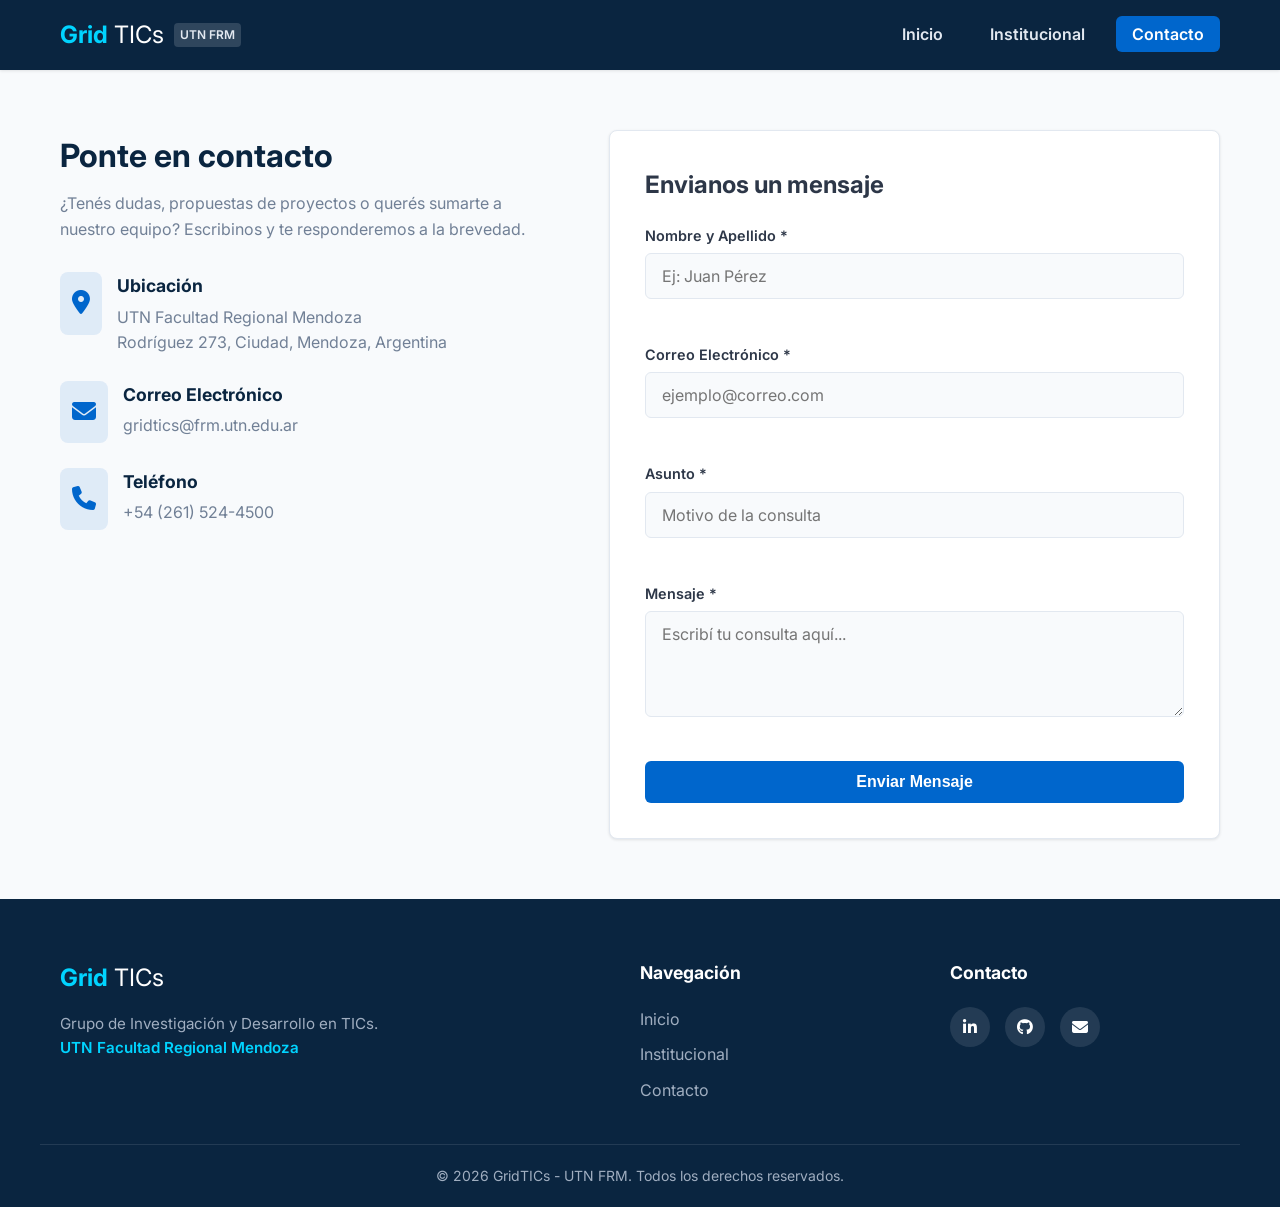
==== contacto.html @ a5b3dcdd "Add files via upload" ====
<!DOCTYPE html>
<html lang="es">
<head>
    <meta charset="UTF-8">
    <meta name="viewport" content="width=device-width, initial-scale=1.0">
    <title>Contacto - GridTICs UTN FRM</title>
    <!-- Google Fonts -->
    <link rel="preconnect" href="https://fonts.googleapis.com">
    <link rel="preconnect" href="https://fonts.gstatic.com" crossorigin>
    <link href="https://fonts.googleapis.com/css2?family=Inter:wght@300;400;600;700&display=swap" rel="stylesheet">
    <link rel="icon" type="image/png" href="imagen/logo.png">
    <!-- FontAwesome -->
    <link rel="stylesheet" href="https://cdnjs.cloudflare.com/ajax/libs/font-awesome/6.4.0/css/all.min.css">
    <!-- Estilos CSS -->
    <link rel="stylesheet" href="styles.css">
</head>
<body>

    <!-- HEADER -->
    <header class="header">
        <div class="container header-container">
            <a href="index.html" class="logo">
                <span class="logo-bold">Grid</span>TICs
                <span class="logo-sub">UTN FRM</span>
            </a>

            <button class="nav-toggle" id="navToggle" aria-label="Abrir menú de navegación">
                <i class="fa-solid fa-bars"></i>
            </button>

            <nav class="nav" id="navMenu">
                <ul class="nav-list">
                    <li><a href="index.html" class="nav-link">Inicio</a></li>
                    <li><a href="institucional.html" class="nav-link">Institucional</a></li>
                    <li><a href="contacto.html" class="nav-link active">Contacto</a></li>
                </ul>
            </nav>
        </div>
    </header>

    <main>
        <section class="section-padding">
            <div class="container">
                <div class="contact-grid">
                    <!-- INFORMACIÓN DE CONTACTO -->
                    <div class="contact-info">
                        <h1 class="section-title" style="text-align: left;">Ponte en contacto</h1>
                        <p class="section-description">¿Tenés dudas, propuestas de proyectos o querés sumarte a nuestro equipo? Escribinos y te responderemos a la brevedad.</p>
                        
                        <div class="info-items">
                            <div class="info-item">
                                <div class="info-icon"><i class="fa-solid fa-location-dot"></i></div>
                                <div>
                                    <h3>Ubicación</h3>
                                    <p>UTN Facultad Regional Mendoza<br>Rodríguez 273, Ciudad, Mendoza, Argentina</p>
                                </div>
                            </div>

                            <div class="info-item">
                                <div class="info-icon"><i class="fa-solid fa-envelope"></i></div>
                                <div>
                                    <h3>Correo Electrónico</h3>
                                    <p>gridtics@frm.utn.edu.ar</p>
                                </div>
                            </div>

                            <div class="info-item">
                                <div class="info-icon"><i class="fa-solid fa-phone"></i></div>
                                <div>
                                    <h3>Teléfono</h3>
                                    <p>+54 (261) 524-4500</p>
                                </div>
                            </div>
                        </div>
                    </div>

                    <!-- FORMULARIO DE CONTACTO -->
                    <div class="card contact-card">
                        <h2>Envianos un mensaje</h2>
                        
                        <div id="formAlert" style="display: none;"></div>

                        <form id="contactForm" class="contact-form" novalidate>
                            <div class="form-group">
                                <label for="nombre">Nombre y Apellido *</label>
                                <input type="text" id="nombre" name="nombre" class="form-control" placeholder="Ej: Juan Pérez">
                                <span class="error-text" id="nombreError"></span>
                            </div>

                            <div class="form-group">
                                <label for="email">Correo Electrónico *</label>
                                <input type="email" id="email" name="email" class="form-control" placeholder="ejemplo@correo.com">
                                <span class="error-text" id="emailError"></span>
                            </div>

                            <div class="form-group">
                                <label for="asunto">Asunto *</label>
                                <input type="text" id="asunto" name="asunto" class="form-control" placeholder="Motivo de la consulta">
                                <span class="error-text" id="asuntoError"></span>
                            </div>

                            <div class="form-group">
                                <label for="mensaje">Mensaje *</label>
                                <textarea id="mensaje" name="mensaje" rows="4" class="form-control" placeholder="Escribí tu consulta aquí..."></textarea>
                                <span class="error-text" id="mensajeError"></span>
                            </div>

                            <button type="submit" class="btn btn-primary btn-block">Enviar Mensaje</button>
                        </form>
                    </div>
                </div>
            </div>
        </section>
    </main>

    <!-- FOOTER -->
    <footer class="footer">
        <div class="container footer-container">
            <div class="footer-brand">
                <a href="index.html" class="logo">
                    <span class="logo-bold">Grid</span>TICs
                </a>
                <p>Grupo de Investigación y Desarrollo en TICs.<br>
                <span class="footer-university">UTN Facultad Regional Mendoza</span></p>
            </div>
            <div class="footer-links">
                <h4>Navegación</h4>
                <ul>
                    <li><a href="index.html">Inicio</a></li>
                    <li><a href="institucional.html">Institucional</a></li>
                    <li><a href="contacto.html">Contacto</a></li>
                </ul>
            </div>
            <div class="footer-social">
                <h4>Contacto</h4>
                <div class="social-icons">
                    <a href="#" aria-label="LinkedIn"><i class="fa-brands fa-linkedin-in"></i></a>
                    <a href="#" aria-label="GitHub"><i class="fa-brands fa-github"></i></a>
                    <a href="mailto:info@gridtics.utn.edu.ar" aria-label="Email"><i class="fa-solid fa-envelope"></i></a>
                </div>
            </div>
        </div>
        <div class="footer-bottom text-center">
            <p>&copy; 2026 GridTICs - UTN FRM. Todos los derechos reservados.</p>
        </div>
    </footer>

    <script src="main.js"></script>
</body>
</html>
---- styles.css ----
/* ==========================================================================
   VARIABLES Y CONFIGURACIÓN GENERAL
   ========================================================================== */
:root {
    --primary-color: #0A2540;      /* Azul marino oscuro institucional */
    --secondary-color: #0066CC;    /* Azul brillante para acentos */
    --accent-color: #00D4FF;       /* Azul cian brillante para resaltados */
    --text-color: #2D3748;         /* Gris oscuro para lectura */
    --text-muted: #718096;        /* Gris medio para textos secundarios */
    --bg-light: #F8FAFC;          /* Gris claro para fondo general */
    --white: #FFFFFF;
    --border-color: #E2E8F0;
    --error-color: #E53E3E;
    --success-color: #38A169;
    --shadow-sm: 0 1px 3px rgba(0, 0, 0, 0.1);
    --shadow-md: 0 4px 6px -1px rgba(0, 0, 0, 0.1);
    --shadow-lg: 0 10px 15px -3px rgba(0, 0, 0, 0.1);
    --transition: all 0.3s ease;
    --font-main: 'Inter', system-ui, -apple-system, sans-serif;
}

* {
    box-sizing: border-box;
    margin: 0;
    padding: 0;
}

body {
    font-family: var(--font-main);
    color: var(--text-color);
    background-color: var(--bg-light);
    line-height: 1.6;
    display: flex;
    flex-direction: column;
    min-height: 100vh;
}

main {
    flex: 1;
}

ul {
    list-style: none;
}

a {
    text-decoration: none;
    color: inherit;
}

/* ==========================================================================
   LAYOUT Y CONTENEDORES
   ========================================================================== */
.container {
    width: 100%;
    max-width: 1200px;
    margin: 0 auto;
    padding: 0 20px;
}

.section-padding {
    padding: 60px 0;
}

.bg-white {
    background-color: var(--white);
}

.text-center {
    text-align: center;
}

.section-header {
    text-align: center;
    margin-bottom: 40px;
}

.section-title {
    font-size: 2rem;
    font-weight: 700;
    color: var(--primary-color);
    margin-bottom: 10px;
}

.section-subtitle {
    font-size: 1.1rem;
    color: var(--text-muted);
}

/* ==========================================================================
   HEADER, LOGO Y NAVEGACIÓN
   ========================================================================== */
.header {
    background-color: var(--primary-color);
    box-shadow: var(--shadow-sm);
    position: sticky;
    top: 0;
    z-index: 1000;
}

.header-container {
    display: flex;
    justify-content: space-between;
    align-items: center;
    height: 70px;
}

/* Estilos del Logo Texto */
.logo {
    font-size: 1.5rem;
    font-weight: 400;
    color: var(--white);
    text-decoration: none;
    display: flex;
    align-items: center;
    gap: 6px;
}

.logo-bold {
    font-weight: 700;
    color: var(--accent-color);
}

.logo-sub {
    font-size: 0.75rem;
    font-weight: 600;
    background-color: rgba(255, 255, 255, 0.15);
    color: #E2E8F0;
    padding: 2px 6px;
    border-radius: 4px;
    margin-left: 4px;
}

.nav-toggle {
    display: none;
    background: none;
    border: none;
    font-size: 1.5rem;
    color: var(--white);
    cursor: pointer;
}

.nav-list {
    display: flex;
    gap: 15px;
}

.nav-link {
    font-weight: 600;
    color: #E2E8F0;
    padding: 8px 16px;
    border-radius: 6px;
    transition: var(--transition);
}

.nav-link:hover {
    color: var(--accent-color);
    background-color: rgba(255, 255, 255, 0.08);
}

.nav-link.active {
    color: var(--white);
    background-color: var(--secondary-color);
}

/* ==========================================================================
   HERO SECTION
   ========================================================================== */
.hero {
    background: linear-gradient(135deg, var(--primary-color) 0%, #1E3A8A 100%);
    color: var(--white);
    padding: 80px 0;
}

.hero-content {
    max-width: 800px;
    margin: 0 auto;
    text-align: center;
}

.badge {
    display: inline-block;
    background-color: rgba(255, 255, 255, 0.15);
    color: var(--accent-color);
    padding: 6px 16px;
    border-radius: 50px;
    font-size: 0.875rem;
    font-weight: 600;
    margin-bottom: 20px;
    letter-spacing: 0.5px;
}

.hero-title {
    font-size: 2.5rem;
    font-weight: 700;
    line-height: 1.2;
    margin-bottom: 20px;
}

.hero-description {
    font-size: 1.2rem;
    color: #E2E8F0;
    margin-bottom: 30px;
}

.hero-actions {
    display: flex;
    gap: 15px;
    justify-content: center;
}

/* ==========================================================================
   BOTONES
   ========================================================================== */
.btn {
    display: inline-block;
    padding: 12px 24px;
    font-size: 1rem;
    font-weight: 600;
    border-radius: 6px;
    border: none;
    cursor: pointer;
    transition: var(--transition);
    text-align: center;
}

.btn-primary {
    background-color: var(--secondary-color);
    color: var(--white);
}

.btn-primary:hover {
    background-color: #0052A3;
    transform: translateY(-2px);
    box-shadow: var(--shadow-md);
}

.btn-outline {
    background-color: transparent;
    color: var(--white);
    border: 2px solid rgba(255, 255, 255, 0.3);
}

.btn-outline:hover {
    background-color: var(--white);
    color: var(--primary-color);
    border-color: var(--white);
}

.btn-block {
    width: 100%;
}

/* ==========================================================================
   TARJETAS Y GRIDS
   ========================================================================== */
.news-grid {
    display: grid;
    grid-template-columns: repeat(auto-fit, minmax(300px, 1fr));
    gap: 30px;
}

.card {
    background-color: var(--white);
    border-radius: 8px;
    border: 1px solid var(--border-color);
    padding: 25px;
    box-shadow: var(--shadow-sm);
    transition: var(--transition);
    display: flex;
    flex-direction: column;
}

.card:hover {
    transform: translateY(-5px);
    box-shadow: var(--shadow-lg);
    border-color: rgba(0, 102, 204, 0.3);
}

.card-header {
    display: flex;
    justify-content: space-between;
    align-items: center;
    margin-bottom: 15px;
}

.card-category {
    font-size: 0.75rem;
    font-weight: 700;
    text-transform: uppercase;
    color: var(--secondary-color);
    background-color: rgba(0, 102, 204, 0.08);
    padding: 4px 10px;
    border-radius: 4px;
}

.card-date {
    font-size: 0.85rem;
    color: var(--text-muted);
}

.card-title {
    font-size: 1.25rem;
    font-weight: 700;
    color: var(--primary-color);
    margin-bottom: 12px;
}

.card-excerpt {
    color: var(--text-muted);
    font-size: 0.95rem;
    flex: 1;
    margin-bottom: 20px;
}

.card-footer {
    border-top: 1px solid var(--border-color);
    padding-top: 15px;
}

.card-link {
    color: var(--secondary-color);
    font-weight: 600;
    display: inline-flex;
    align-items: center;
    gap: 8px;
    transition: var(--transition);
}

.card-link:hover {
    gap: 12px;
}

.card-icon {
    font-size: 2.5rem;
    color: var(--secondary-color);
    margin-bottom: 20px;
}

.icon-style {
    color: var(--secondary-color);
    margin-right: 8px;
}

.member-icon {
    font-size: 3.5rem;
    color: var(--primary-color);
    margin-bottom: 15px;
}

.member-role {
    display: inline-block;
    margin-bottom: 12px;
}

/* ==========================================================================
   PÁGINA DE CONTACTO Y FORMULARIO
   ========================================================================== */
.contact-grid {
    display: grid;
    grid-template-columns: 1fr 1.2fr;
    gap: 40px;
}

.contact-info {
    padding-right: 20px;
}

.section-description {
    color: var(--text-muted);
    margin-bottom: 30px;
}

.info-items {
    display: flex;
    flex-direction: column;
    gap: 25px;
}

.info-item {
    display: flex;
    align-items: flex-start;
    gap: 15px;
}

.info-icon {
    font-size: 1.5rem;
    color: var(--secondary-color);
    background-color: rgba(0, 102, 204, 0.1);
    padding: 12px;
    border-radius: 8px;
}

.info-item h3 {
    font-size: 1.1rem;
    color: var(--primary-color);
    margin-bottom: 4px;
}

.info-item p {
    color: var(--text-muted);
}

.contact-card {
    padding: 35px;
}

.contact-form {
    display: flex;
    flex-direction: column;
    gap: 20px;
    margin-top: 20px;
}

.form-group {
    display: flex;
    flex-direction: column;
    gap: 6px;
}

.form-group label {
    font-size: 0.9rem;
    font-weight: 600;
    color: var(--text-color);
}

.form-control {
    width: 100%;
    padding: 12px 16px;
    font-family: inherit;
    font-size: 1rem;
    border: 1px solid var(--border-color);
    border-radius: 6px;
    transition: var(--transition);
    background-color: var(--bg-light);
}

.form-control:focus {
    outline: none;
    border-color: var(--secondary-color);
    background-color: var(--white);
    box-shadow: 0 0 0 3px rgba(0, 102, 204, 0.15);
}

.error-text {
    font-size: 0.8rem;
    color: var(--error-color);
    min-height: 18px;
}

.alert-message {
    padding: 12px 16px;
    border-radius: 6px;
    font-size: 0.95rem;
    font-weight: 600;
    margin-bottom: 15px;
}

.alert-success {
    background-color: #DEF7EC;
    color: #03543F;
    border: 1px solid #84E1BC;
}

.alert-error {
    background-color: #FDE8E8;
    color: #9B1C1C;
    border: 1px solid #F8B4B4;
}

/* ==========================================================================
   FOOTER
   ========================================================================== */
.footer {
    background-color: var(--primary-color);
    color: var(--white);
    padding-top: 60px;
    margin-top: auto;
}

.footer-container {
    display: grid;
    grid-template-columns: 2fr 1fr 1fr;
    gap: 40px;
    padding-bottom: 40px;
    border-bottom: 1px solid rgba(255, 255, 255, 0.1);
}

.footer-brand p {
    color: #A0AEC0;
    margin-top: 15px;
    font-size: 0.95rem;
}

.footer-university {
    font-weight: 600;
    color: var(--accent-color) !important;
}

.footer-links h4,
.footer-social h4 {
    font-size: 1.1rem;
    margin-bottom: 20px;
    color: var(--white);
}

.footer-links ul {
    display: flex;
    flex-direction: column;
    gap: 10px;
}

.footer-links a {
    color: #A0AEC0;
    transition: var(--transition);
}

.footer-links a:hover {
    color: var(--white);
}

.social-icons {
    display: flex;
    gap: 15px;
}

.social-icons a {
    display: flex;
    align-items: center;
    justify-content: center;
    width: 40px;
    height: 40px;
    background-color: rgba(255, 255, 255, 0.1);
    border-radius: 50%;
    color: var(--white);
    transition: var(--transition);
}

.social-icons a:hover {
    background-color: var(--secondary-color);
    transform: translateY(-3px);
}

.footer-bottom {
    padding: 20px 0;
    text-align: center;
    font-size: 0.875rem;
    color: #A0AEC0;
}

/* ==========================================================================
   RESPONSIVE (MEDIA QUERIES)
   ========================================================================== */
@media (max-width: 992px) {
    .contact-grid {
        grid-template-columns: 1fr;
    }
    
    .contact-info {
        padding-right: 0;
    }

    .footer-container {
        grid-template-columns: 1fr 1fr;
    }
}

@media (max-width: 768px) {
    .nav-toggle {
        display: block;
    }

    .nav {
        display: none;
        position: absolute;
        top: 70px;
        left: 0;
        width: 100%;
        background-color: var(--primary-color);
        box-shadow: var(--shadow-md);
        padding: 20px 0;
    }

    .nav.active {
        display: block;
    }

    .nav-list {
        flex-direction: column;
        align-items: center;
        gap: 15px;
    }

    .hero-title {
        font-size: 1.8rem;
    }

    .footer-container {
        grid-template-columns: 1fr;
        gap: 30px;
    }
}
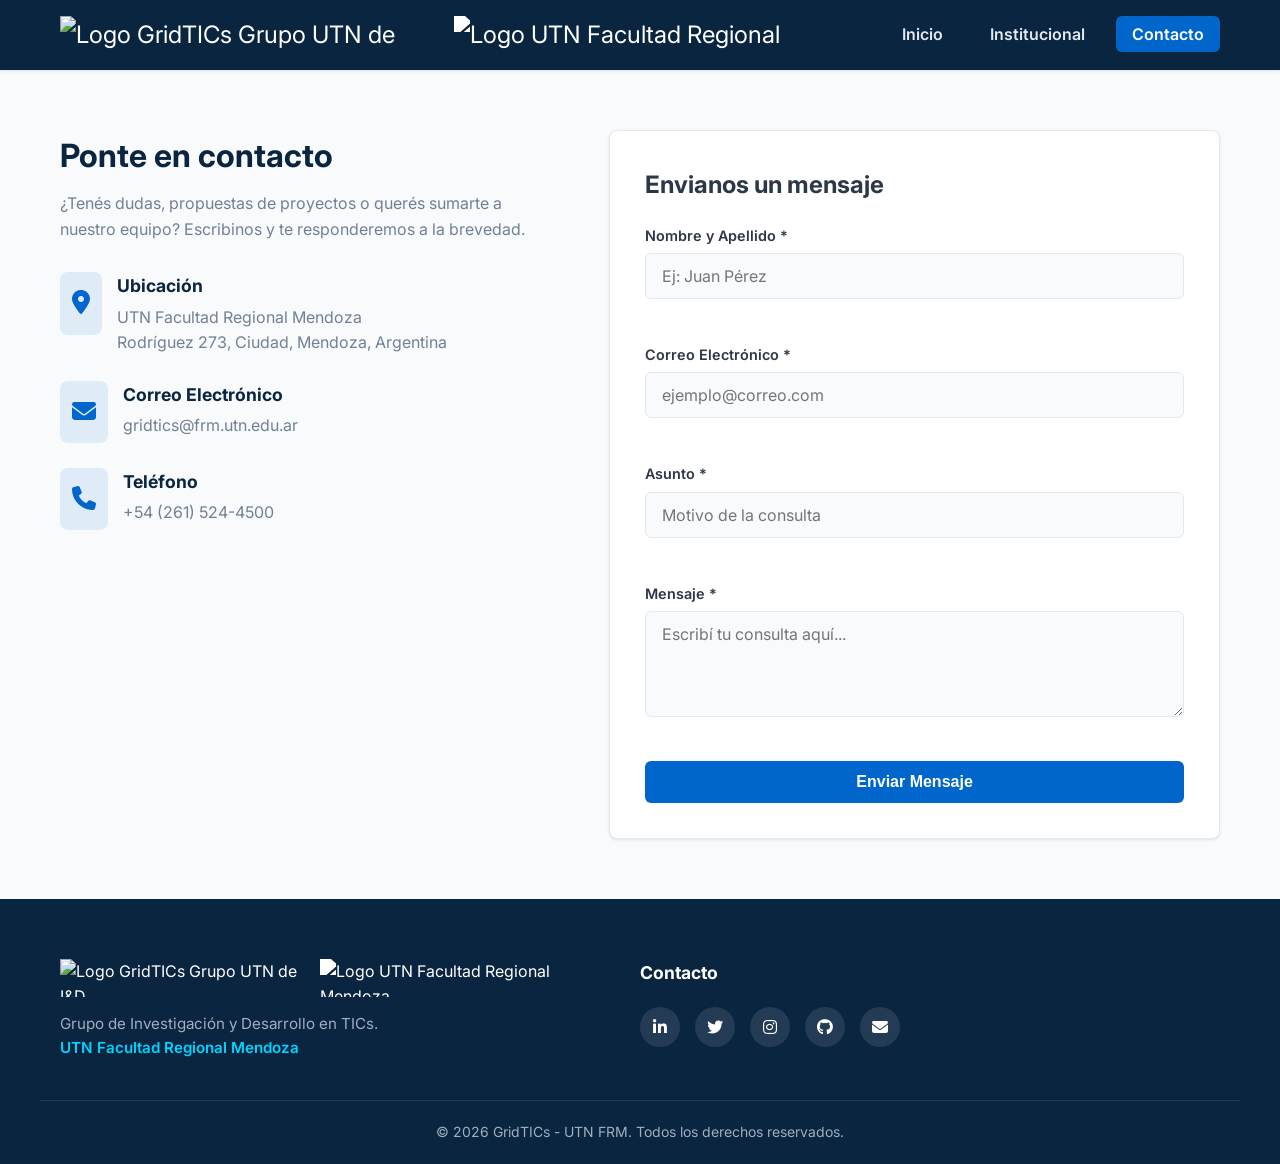
==== commit 5002c628: "Update contacto.html" ====
--- a/contacto.html
+++ b/contacto.html
@@ -18,10 +18,10 @@
 
     <!-- HEADER -->
     <header class="header">
-        <div class="container header-container">
-            <a href="index.html" class="logo">
-                <span class="logo-bold">Grid</span>TICs
-                <span class="logo-sub">UTN FRM</span>
+        <div class="container header-container" style="display: flex; align-items: center; justify-content: space-between;">
+            <a href="index.html" class="logo" style="display: flex; gap: 15px; align-items: center;">
+                <img src="imagen/logo-gridtics.jpg" alt="Logo GridTICs Grupo UTN de I&D" style="height: 38px; width: auto; object-fit: contain;">
+                <img src="imagen/logo-utn.gif" alt="Logo UTN Facultad Regional Mendoza" style="height: 38px; width: auto; object-fit: contain; filter: brightness(0) invert(1);">
             </a>
 
             <button class="nav-toggle" id="navToggle" aria-label="Abrir menú de navegación">
@@ -117,29 +117,26 @@
     <footer class="footer">
         <div class="container footer-container">
             <div class="footer-brand">
-                <a href="index.html" class="logo">
-                    <span class="logo-bold">Grid</span>TICs
-                </a>
+                <div class="footer-logos" style="display: flex; gap: 15px; align-items: center; margin-bottom: 15px;">
+                    <img src="imagen/logo-gridtics.jpg" alt="Logo GridTICs Grupo UTN de I&D" style="height: 38px; width: auto; object-fit: contain;">
+                    <img src="imagen/logo-utn.gif" alt="Logo UTN Facultad Regional Mendoza" style="height: 38px; width: auto; object-fit: contain; filter: brightness(0) invert(1);">
+                </div>
                 <p>Grupo de Investigación y Desarrollo en TICs.<br>
                 <span class="footer-university">UTN Facultad Regional Mendoza</span></p>
             </div>
-            <div class="footer-links">
-                <h4>Navegación</h4>
-                <ul>
-                    <li><a href="index.html">Inicio</a></li>
-                    <li><a href="institucional.html">Institucional</a></li>
-                    <li><a href="contacto.html">Contacto</a></li>
-                </ul>
-            </div>
+            
             <div class="footer-social">
                 <h4>Contacto</h4>
                 <div class="social-icons">
-                    <a href="#" aria-label="LinkedIn"><i class="fa-brands fa-linkedin-in"></i></a>
-                    <a href="#" aria-label="GitHub"><i class="fa-brands fa-github"></i></a>
+                    <a href="https://www.linkedin.com/company/gridtics" target="_blank" aria-label="LinkedIn"><i class="fa-brands fa-linkedin-in"></i></a>
+                    <a href="https://twitter.com" target="_blank" aria-label="X (Twitter)"><i class="fa-brands fa-twitter"></i></a>
+                    <a href="https://instagram.com" target="_blank" aria-label="Instagram"><i class="fa-brands fa-instagram"></i></a>
+                    <a href="https://github.com" target="_blank" aria-label="GitHub"><i class="fa-brands fa-github"></i></a>
                     <a href="mailto:info@gridtics.utn.edu.ar" aria-label="Email"><i class="fa-solid fa-envelope"></i></a>
                 </div>
             </div>
         </div>
+        
         <div class="footer-bottom text-center">
             <p>&copy; 2026 GridTICs - UTN FRM. Todos los derechos reservados.</p>
         </div>
@@ -147,4 +144,4 @@
 
     <script src="main.js"></script>
 </body>
-</html>+</html>
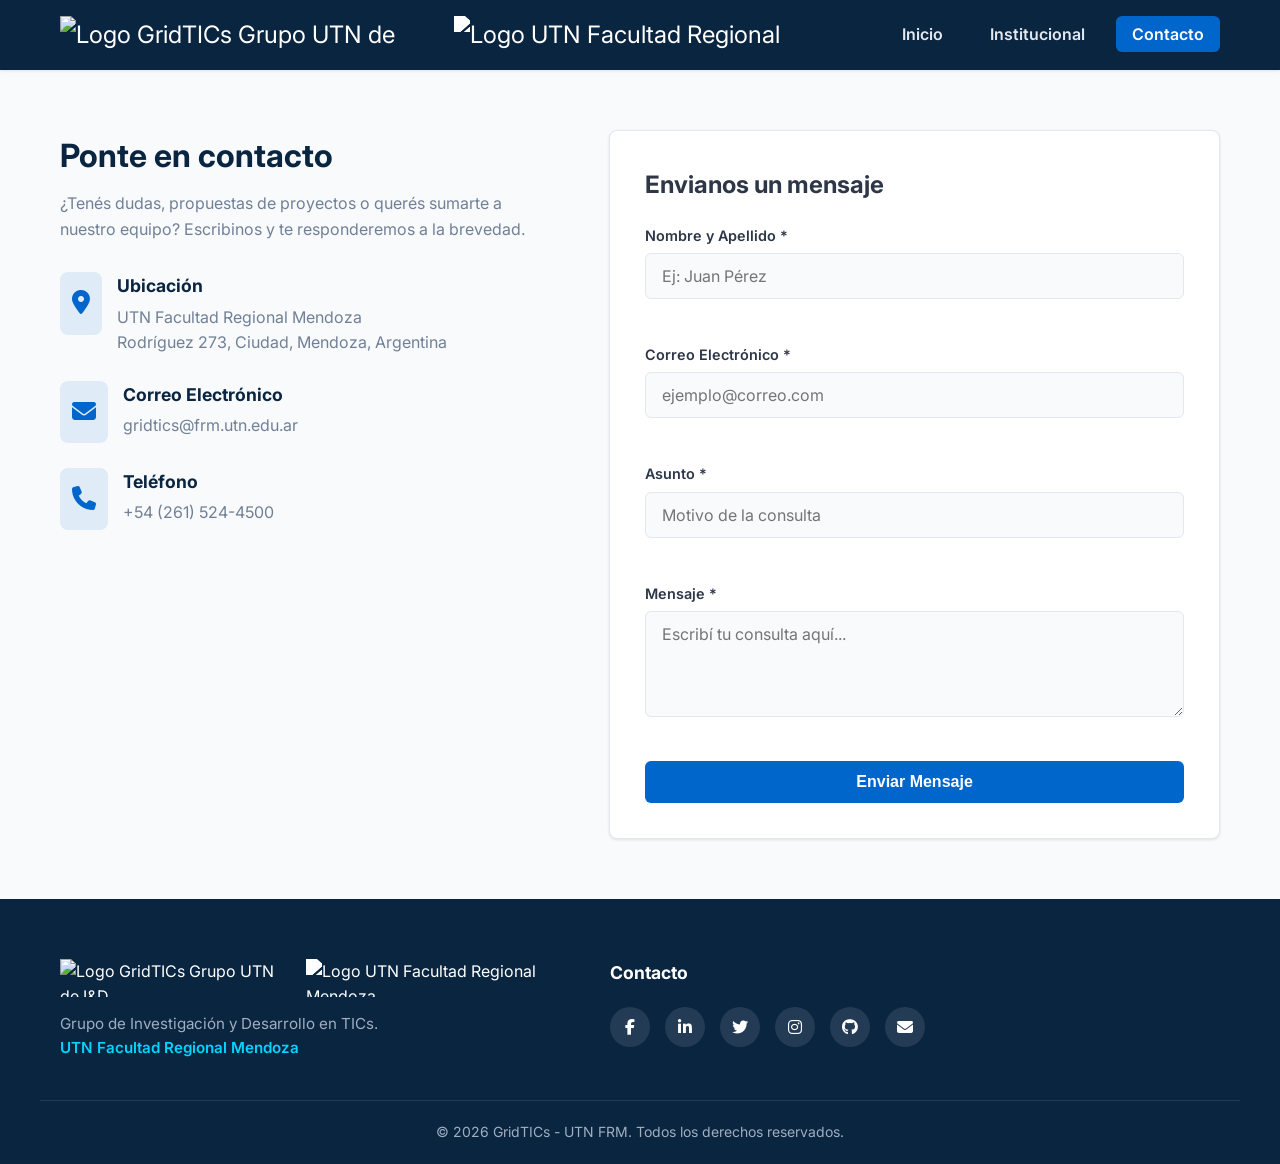
==== commit b98fe490: "cambios relacionados con #2" ====
--- a/contacto.html
+++ b/contacto.html
@@ -1,147 +1,148 @@
-<!DOCTYPE html>
-<html lang="es">
-<head>
-    <meta charset="UTF-8">
-    <meta name="viewport" content="width=device-width, initial-scale=1.0">
-    <title>Contacto - GridTICs UTN FRM</title>
-    <!-- Google Fonts -->
-    <link rel="preconnect" href="https://fonts.googleapis.com">
-    <link rel="preconnect" href="https://fonts.gstatic.com" crossorigin>
-    <link href="https://fonts.googleapis.com/css2?family=Inter:wght@300;400;600;700&display=swap" rel="stylesheet">
-    <link rel="icon" type="image/png" href="imagen/logo.png">
-    <!-- FontAwesome -->
-    <link rel="stylesheet" href="https://cdnjs.cloudflare.com/ajax/libs/font-awesome/6.4.0/css/all.min.css">
-    <!-- Estilos CSS -->
-    <link rel="stylesheet" href="styles.css">
-</head>
-<body>
-
-    <!-- HEADER -->
-    <header class="header">
-        <div class="container header-container" style="display: flex; align-items: center; justify-content: space-between;">
-            <a href="index.html" class="logo" style="display: flex; gap: 15px; align-items: center;">
-                <img src="imagen/logo-gridtics.jpg" alt="Logo GridTICs Grupo UTN de I&D" style="height: 38px; width: auto; object-fit: contain;">
-                <img src="imagen/logo-utn.gif" alt="Logo UTN Facultad Regional Mendoza" style="height: 38px; width: auto; object-fit: contain; filter: brightness(0) invert(1);">
-            </a>
-
-            <button class="nav-toggle" id="navToggle" aria-label="Abrir menú de navegación">
-                <i class="fa-solid fa-bars"></i>
-            </button>
-
-            <nav class="nav" id="navMenu">
-                <ul class="nav-list">
-                    <li><a href="index.html" class="nav-link">Inicio</a></li>
-                    <li><a href="institucional.html" class="nav-link">Institucional</a></li>
-                    <li><a href="contacto.html" class="nav-link active">Contacto</a></li>
-                </ul>
-            </nav>
-        </div>
-    </header>
-
-    <main>
-        <section class="section-padding">
-            <div class="container">
-                <div class="contact-grid">
-                    <!-- INFORMACIÓN DE CONTACTO -->
-                    <div class="contact-info">
-                        <h1 class="section-title" style="text-align: left;">Ponte en contacto</h1>
-                        <p class="section-description">¿Tenés dudas, propuestas de proyectos o querés sumarte a nuestro equipo? Escribinos y te responderemos a la brevedad.</p>
-                        
-                        <div class="info-items">
-                            <div class="info-item">
-                                <div class="info-icon"><i class="fa-solid fa-location-dot"></i></div>
-                                <div>
-                                    <h3>Ubicación</h3>
-                                    <p>UTN Facultad Regional Mendoza<br>Rodríguez 273, Ciudad, Mendoza, Argentina</p>
-                                </div>
-                            </div>
-
-                            <div class="info-item">
-                                <div class="info-icon"><i class="fa-solid fa-envelope"></i></div>
-                                <div>
-                                    <h3>Correo Electrónico</h3>
-                                    <p>gridtics@frm.utn.edu.ar</p>
-                                </div>
-                            </div>
-
-                            <div class="info-item">
-                                <div class="info-icon"><i class="fa-solid fa-phone"></i></div>
-                                <div>
-                                    <h3>Teléfono</h3>
-                                    <p>+54 (261) 524-4500</p>
-                                </div>
-                            </div>
-                        </div>
-                    </div>
-
-                    <!-- FORMULARIO DE CONTACTO -->
-                    <div class="card contact-card">
-                        <h2>Envianos un mensaje</h2>
-                        
-                        <div id="formAlert" style="display: none;"></div>
-
-                        <form id="contactForm" class="contact-form" novalidate>
-                            <div class="form-group">
-                                <label for="nombre">Nombre y Apellido *</label>
-                                <input type="text" id="nombre" name="nombre" class="form-control" placeholder="Ej: Juan Pérez">
-                                <span class="error-text" id="nombreError"></span>
-                            </div>
-
-                            <div class="form-group">
-                                <label for="email">Correo Electrónico *</label>
-                                <input type="email" id="email" name="email" class="form-control" placeholder="ejemplo@correo.com">
-                                <span class="error-text" id="emailError"></span>
-                            </div>
-
-                            <div class="form-group">
-                                <label for="asunto">Asunto *</label>
-                                <input type="text" id="asunto" name="asunto" class="form-control" placeholder="Motivo de la consulta">
-                                <span class="error-text" id="asuntoError"></span>
-                            </div>
-
-                            <div class="form-group">
-                                <label for="mensaje">Mensaje *</label>
-                                <textarea id="mensaje" name="mensaje" rows="4" class="form-control" placeholder="Escribí tu consulta aquí..."></textarea>
-                                <span class="error-text" id="mensajeError"></span>
-                            </div>
-
-                            <button type="submit" class="btn btn-primary btn-block">Enviar Mensaje</button>
-                        </form>
-                    </div>
-                </div>
-            </div>
-        </section>
-    </main>
-
-    <!-- FOOTER -->
-    <footer class="footer">
-        <div class="container footer-container">
-            <div class="footer-brand">
-                <div class="footer-logos" style="display: flex; gap: 15px; align-items: center; margin-bottom: 15px;">
-                    <img src="imagen/logo-gridtics.jpg" alt="Logo GridTICs Grupo UTN de I&D" style="height: 38px; width: auto; object-fit: contain;">
-                    <img src="imagen/logo-utn.gif" alt="Logo UTN Facultad Regional Mendoza" style="height: 38px; width: auto; object-fit: contain; filter: brightness(0) invert(1);">
-                </div>
-                <p>Grupo de Investigación y Desarrollo en TICs.<br>
-                <span class="footer-university">UTN Facultad Regional Mendoza</span></p>
-            </div>
-            
-            <div class="footer-social">
-                <h4>Contacto</h4>
-                <div class="social-icons">
-                    <a href="https://www.linkedin.com/company/gridtics" target="_blank" aria-label="LinkedIn"><i class="fa-brands fa-linkedin-in"></i></a>
-                    <a href="https://twitter.com" target="_blank" aria-label="X (Twitter)"><i class="fa-brands fa-twitter"></i></a>
-                    <a href="https://instagram.com" target="_blank" aria-label="Instagram"><i class="fa-brands fa-instagram"></i></a>
-                    <a href="https://github.com" target="_blank" aria-label="GitHub"><i class="fa-brands fa-github"></i></a>
-                    <a href="mailto:info@gridtics.utn.edu.ar" aria-label="Email"><i class="fa-solid fa-envelope"></i></a>
-                </div>
-            </div>
-        </div>
-        
-        <div class="footer-bottom text-center">
-            <p>&copy; 2026 GridTICs - UTN FRM. Todos los derechos reservados.</p>
-        </div>
-    </footer>
-
-    <script src="main.js"></script>
-</body>
-</html>
+<!DOCTYPE html>
+<html lang="es">
+<head>
+    <meta charset="UTF-8">
+    <meta name="viewport" content="width=device-width, initial-scale=1.0">
+    <title>Contacto - GridTICs UTN FRM</title>
+    <!-- Google Fonts -->
+    <link rel="preconnect" href="https://fonts.googleapis.com">
+    <link rel="preconnect" href="https://fonts.gstatic.com" crossorigin>
+    <link href="https://fonts.googleapis.com/css2?family=Inter:wght@300;400;600;700&display=swap" rel="stylesheet">
+    <link rel="icon" type="image/png" href="imagen/logo.png">
+    <!-- FontAwesome -->
+    <link rel="stylesheet" href="https://cdnjs.cloudflare.com/ajax/libs/font-awesome/6.4.0/css/all.min.css">
+    <!-- Estilos CSS -->
+    <link rel="stylesheet" href="styles.css">
+</head>
+<body>
+
+    <!-- HEADER -->
+    <header class="header">
+        <div class="container header-container" style="display: flex; align-items: center; justify-content: space-between;">
+            <a href="index.html" class="logo" style="display: flex; gap: 15px; align-items: center;">
+                <img src="imagen/logo-gridtics.jpg" alt="Logo GridTICs Grupo UTN de I&D" style="height: 38px; width: auto; object-fit: contain;">
+                <img src="imagen/logo-utn.gif" alt="Logo UTN Facultad Regional Mendoza" style="height: 38px; width: auto; object-fit: contain; filter: brightness(0) invert(1);">
+            </a>
+
+            <button class="nav-toggle" id="navToggle" aria-label="Abrir menú de navegación">
+                <i class="fa-solid fa-bars"></i>
+            </button>
+
+            <nav class="nav" id="navMenu">
+                <ul class="nav-list">
+                    <li><a href="index.html" class="nav-link">Inicio</a></li>
+                    <li><a href="institucional.html" class="nav-link">Institucional</a></li>
+                    <li><a href="contacto.html" class="nav-link active">Contacto</a></li>
+                </ul>
+            </nav>
+        </div>
+    </header>
+
+    <main>
+        <section class="section-padding">
+            <div class="container">
+                <div class="contact-grid">
+                    <!-- INFORMACIÓN DE CONTACTO -->
+                    <div class="contact-info">
+                        <h1 class="section-title" style="text-align: left;">Ponte en contacto</h1>
+                        <p class="section-description">¿Tenés dudas, propuestas de proyectos o querés sumarte a nuestro equipo? Escribinos y te responderemos a la brevedad.</p>
+                        
+                        <div class="info-items">
+                            <div class="info-item">
+                                <div class="info-icon"><i class="fa-solid fa-location-dot"></i></div>
+                                <div>
+                                    <h3>Ubicación</h3>
+                                    <p>UTN Facultad Regional Mendoza<br>Rodríguez 273, Ciudad, Mendoza, Argentina</p>
+                                </div>
+                            </div>
+
+                            <div class="info-item">
+                                <div class="info-icon"><i class="fa-solid fa-envelope"></i></div>
+                                <div>
+                                    <h3>Correo Electrónico</h3>
+                                    <p>gridtics@frm.utn.edu.ar</p>
+                                </div>
+                            </div>
+
+                            <div class="info-item">
+                                <div class="info-icon"><i class="fa-solid fa-phone"></i></div>
+                                <div>
+                                    <h3>Teléfono</h3>
+                                    <p>+54 (261) 524-4500</p>
+                                </div>
+                            </div>
+                        </div>
+                    </div>
+
+                    <!-- FORMULARIO DE CONTACTO -->
+                    <div class="card contact-card">
+                        <h2>Envianos un mensaje</h2>
+                        
+                        <div id="formAlert" style="display: none;"></div>
+
+                        <form id="contactForm" class="contact-form" novalidate>
+                            <div class="form-group">
+                                <label for="nombre">Nombre y Apellido *</label>
+                                <input type="text" id="nombre" name="nombre" class="form-control" placeholder="Ej: Juan Pérez">
+                                <span class="error-text" id="nombreError"></span>
+                            </div>
+
+                            <div class="form-group">
+                                <label for="email">Correo Electrónico *</label>
+                                <input type="email" id="email" name="email" class="form-control" placeholder="ejemplo@correo.com">
+                                <span class="error-text" id="emailError"></span>
+                            </div>
+
+                            <div class="form-group">
+                                <label for="asunto">Asunto *</label>
+                                <input type="text" id="asunto" name="asunto" class="form-control" placeholder="Motivo de la consulta">
+                                <span class="error-text" id="asuntoError"></span>
+                            </div>
+
+                            <div class="form-group">
+                                <label for="mensaje">Mensaje *</label>
+                                <textarea id="mensaje" name="mensaje" rows="4" class="form-control" placeholder="Escribí tu consulta aquí..."></textarea>
+                                <span class="error-text" id="mensajeError"></span>
+                            </div>
+
+                            <button type="submit" class="btn btn-primary btn-block">Enviar Mensaje</button>
+                        </form>
+                    </div>
+                </div>
+            </div>
+        </section>
+    </main>
+
+    <!-- FOOTER -->
+    <footer class="footer">
+        <div class="container footer-container">
+            <div class="footer-brand">
+                <div class="footer-logos" style="display: flex; gap: 15px; align-items: center; margin-bottom: 15px;">
+                    <img src="imagen/logo-gridtics.jpg" alt="Logo GridTICs Grupo UTN de I&D" style="height: 38px; width: auto; object-fit: contain;">
+                    <img src="imagen/logo-utn.gif" alt="Logo UTN Facultad Regional Mendoza" style="height: 38px; width: auto; object-fit: contain; filter: brightness(0) invert(1);">
+                </div>
+                <p>Grupo de Investigación y Desarrollo en TICs.<br>
+                <span class="footer-university">UTN Facultad Regional Mendoza</span></p>
+            </div>
+            
+            <div class="footer-social">
+                <h4>Contacto</h4>
+                <div class="social-icons">
+                    <a href="https://www.facebook.com/gridtics/" target="_blank" aria-label="Facebook"><i class="fa-brands fa-facebook-f"></i></a>
+                    <a href="https://www.linkedin.com/company/gridtics/" target="_blank" aria-label="LinkedIn"><i class="fa-brands fa-linkedin-in"></i></a>
+                    <a href="https://x.com/GridTICs" target="_blank" aria-label="X (Twitter)"><i class="fa-brands fa-twitter"></i></a>
+                    <a href="https://www.instagram.com/utn_gridtics/" target="_blank" aria-label="Instagram"><i class="fa-brands fa-instagram"></i></a>
+                    <a href="https://github.com" target="_blank" aria-label="GitHub"><i class="fa-brands fa-github"></i></a>
+                    <a href="mailto:info@gridtics.utn.edu.ar" target="_blank" aria-label="Email"><i class="fa-solid fa-envelope"></i></a>
+                </div>
+            </div>
+        </div>
+        
+        <div class="footer-bottom text-center">
+            <p>&copy; 2026 GridTICs - UTN FRM. Todos los derechos reservados.</p>
+        </div>
+    </footer>
+
+    <script src="main.js"></script>
+</body>
+</html>
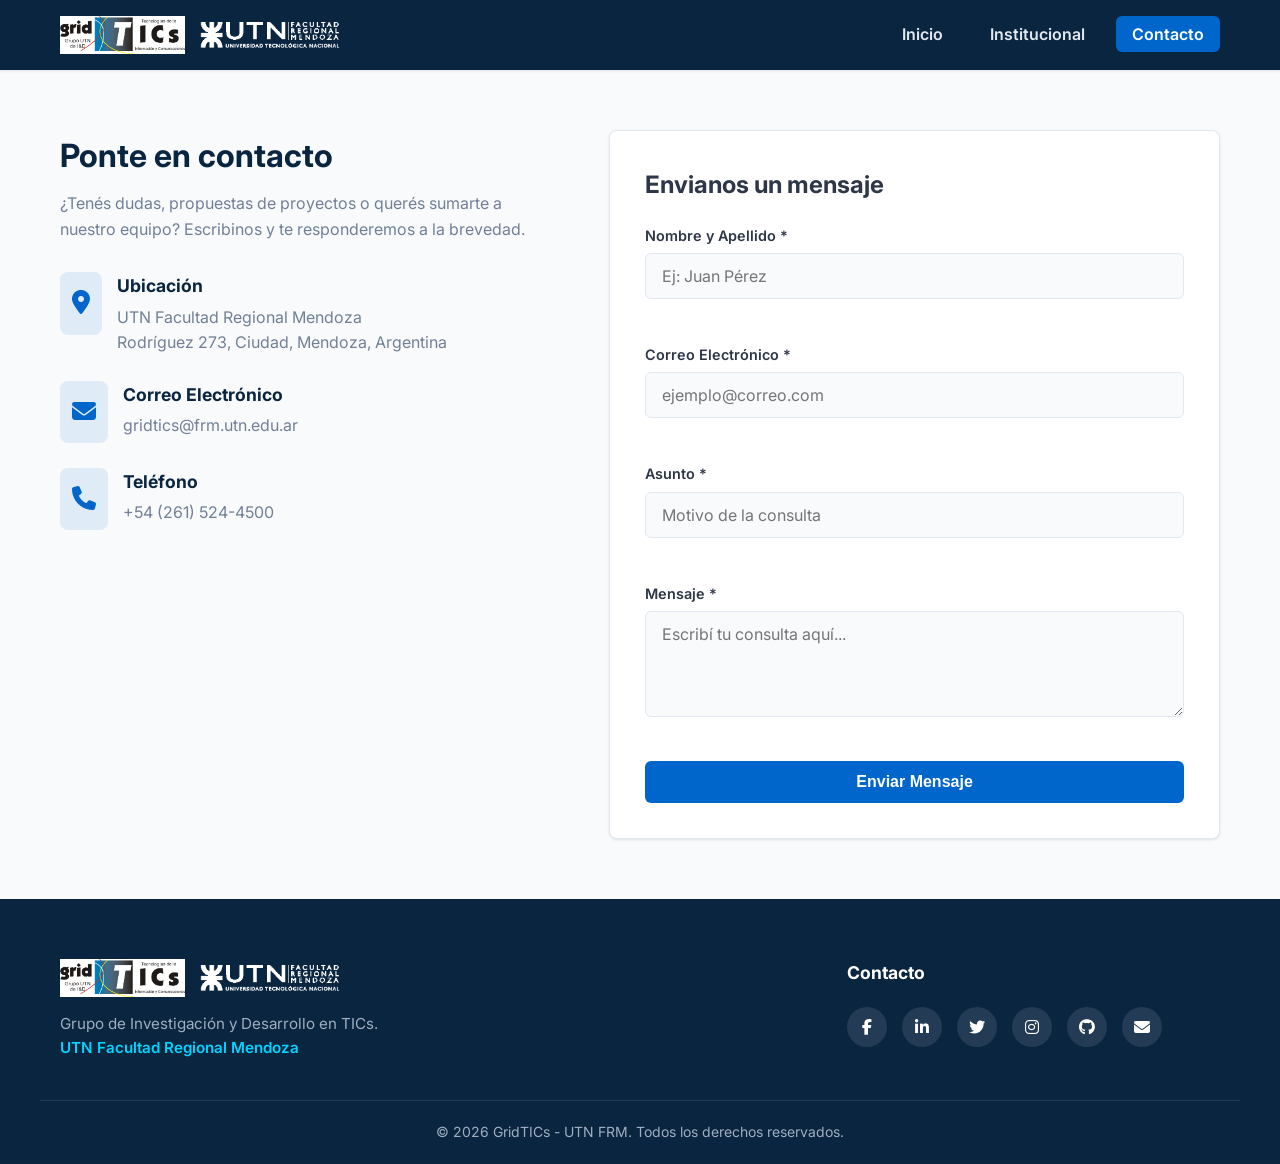
==== commit b86f2bac: "Update contacto.html" ====
--- a/contacto.html
+++ b/contacto.html
@@ -1,148 +1,148 @@
-<!DOCTYPE html>
-<html lang="es">
-<head>
-    <meta charset="UTF-8">
-    <meta name="viewport" content="width=device-width, initial-scale=1.0">
-    <title>Contacto - GridTICs UTN FRM</title>
-    <!-- Google Fonts -->
-    <link rel="preconnect" href="https://fonts.googleapis.com">
-    <link rel="preconnect" href="https://fonts.gstatic.com" crossorigin>
-    <link href="https://fonts.googleapis.com/css2?family=Inter:wght@300;400;600;700&display=swap" rel="stylesheet">
-    <link rel="icon" type="image/png" href="imagen/logo.png">
-    <!-- FontAwesome -->
-    <link rel="stylesheet" href="https://cdnjs.cloudflare.com/ajax/libs/font-awesome/6.4.0/css/all.min.css">
-    <!-- Estilos CSS -->
-    <link rel="stylesheet" href="styles.css">
-</head>
-<body>
-
-    <!-- HEADER -->
-    <header class="header">
-        <div class="container header-container" style="display: flex; align-items: center; justify-content: space-between;">
-            <a href="index.html" class="logo" style="display: flex; gap: 15px; align-items: center;">
-                <img src="imagen/logo-gridtics.jpg" alt="Logo GridTICs Grupo UTN de I&D" style="height: 38px; width: auto; object-fit: contain;">
-                <img src="imagen/logo-utn.gif" alt="Logo UTN Facultad Regional Mendoza" style="height: 38px; width: auto; object-fit: contain; filter: brightness(0) invert(1);">
-            </a>
-
-            <button class="nav-toggle" id="navToggle" aria-label="Abrir menú de navegación">
-                <i class="fa-solid fa-bars"></i>
-            </button>
-
-            <nav class="nav" id="navMenu">
-                <ul class="nav-list">
-                    <li><a href="index.html" class="nav-link">Inicio</a></li>
-                    <li><a href="institucional.html" class="nav-link">Institucional</a></li>
-                    <li><a href="contacto.html" class="nav-link active">Contacto</a></li>
-                </ul>
-            </nav>
-        </div>
-    </header>
-
-    <main>
-        <section class="section-padding">
-            <div class="container">
-                <div class="contact-grid">
-                    <!-- INFORMACIÓN DE CONTACTO -->
-                    <div class="contact-info">
-                        <h1 class="section-title" style="text-align: left;">Ponte en contacto</h1>
-                        <p class="section-description">¿Tenés dudas, propuestas de proyectos o querés sumarte a nuestro equipo? Escribinos y te responderemos a la brevedad.</p>
-                        
-                        <div class="info-items">
-                            <div class="info-item">
-                                <div class="info-icon"><i class="fa-solid fa-location-dot"></i></div>
-                                <div>
-                                    <h3>Ubicación</h3>
-                                    <p>UTN Facultad Regional Mendoza<br>Rodríguez 273, Ciudad, Mendoza, Argentina</p>
-                                </div>
-                            </div>
-
-                            <div class="info-item">
-                                <div class="info-icon"><i class="fa-solid fa-envelope"></i></div>
-                                <div>
-                                    <h3>Correo Electrónico</h3>
-                                    <p>gridtics@frm.utn.edu.ar</p>
-                                </div>
-                            </div>
-
-                            <div class="info-item">
-                                <div class="info-icon"><i class="fa-solid fa-phone"></i></div>
-                                <div>
-                                    <h3>Teléfono</h3>
-                                    <p>+54 (261) 524-4500</p>
-                                </div>
-                            </div>
-                        </div>
-                    </div>
-
-                    <!-- FORMULARIO DE CONTACTO -->
-                    <div class="card contact-card">
-                        <h2>Envianos un mensaje</h2>
-                        
-                        <div id="formAlert" style="display: none;"></div>
-
-                        <form id="contactForm" class="contact-form" novalidate>
-                            <div class="form-group">
-                                <label for="nombre">Nombre y Apellido *</label>
-                                <input type="text" id="nombre" name="nombre" class="form-control" placeholder="Ej: Juan Pérez">
-                                <span class="error-text" id="nombreError"></span>
-                            </div>
-
-                            <div class="form-group">
-                                <label for="email">Correo Electrónico *</label>
-                                <input type="email" id="email" name="email" class="form-control" placeholder="ejemplo@correo.com">
-                                <span class="error-text" id="emailError"></span>
-                            </div>
-
-                            <div class="form-group">
-                                <label for="asunto">Asunto *</label>
-                                <input type="text" id="asunto" name="asunto" class="form-control" placeholder="Motivo de la consulta">
-                                <span class="error-text" id="asuntoError"></span>
-                            </div>
-
-                            <div class="form-group">
-                                <label for="mensaje">Mensaje *</label>
-                                <textarea id="mensaje" name="mensaje" rows="4" class="form-control" placeholder="Escribí tu consulta aquí..."></textarea>
-                                <span class="error-text" id="mensajeError"></span>
-                            </div>
-
-                            <button type="submit" class="btn btn-primary btn-block">Enviar Mensaje</button>
-                        </form>
-                    </div>
-                </div>
-            </div>
-        </section>
-    </main>
-
-    <!-- FOOTER -->
-    <footer class="footer">
-        <div class="container footer-container">
-            <div class="footer-brand">
-                <div class="footer-logos" style="display: flex; gap: 15px; align-items: center; margin-bottom: 15px;">
-                    <img src="imagen/logo-gridtics.jpg" alt="Logo GridTICs Grupo UTN de I&D" style="height: 38px; width: auto; object-fit: contain;">
-                    <img src="imagen/logo-utn.gif" alt="Logo UTN Facultad Regional Mendoza" style="height: 38px; width: auto; object-fit: contain; filter: brightness(0) invert(1);">
-                </div>
-                <p>Grupo de Investigación y Desarrollo en TICs.<br>
-                <span class="footer-university">UTN Facultad Regional Mendoza</span></p>
-            </div>
-            
-            <div class="footer-social">
-                <h4>Contacto</h4>
-                <div class="social-icons">
-                    <a href="https://www.facebook.com/gridtics/" target="_blank" aria-label="Facebook"><i class="fa-brands fa-facebook-f"></i></a>
-                    <a href="https://www.linkedin.com/company/gridtics/" target="_blank" aria-label="LinkedIn"><i class="fa-brands fa-linkedin-in"></i></a>
-                    <a href="https://x.com/GridTICs" target="_blank" aria-label="X (Twitter)"><i class="fa-brands fa-twitter"></i></a>
-                    <a href="https://www.instagram.com/utn_gridtics/" target="_blank" aria-label="Instagram"><i class="fa-brands fa-instagram"></i></a>
-                    <a href="https://github.com" target="_blank" aria-label="GitHub"><i class="fa-brands fa-github"></i></a>
-                    <a href="mailto:info@gridtics.utn.edu.ar" target="_blank" aria-label="Email"><i class="fa-solid fa-envelope"></i></a>
-                </div>
-            </div>
-        </div>
-        
-        <div class="footer-bottom text-center">
-            <p>&copy; 2026 GridTICs - UTN FRM. Todos los derechos reservados.</p>
-        </div>
-    </footer>
-
-    <script src="main.js"></script>
-</body>
-</html>+<!DOCTYPE html>
+<html lang="es">
+<head>
+    <meta charset="UTF-8">
+    <meta name="viewport" content="width=device-width, initial-scale=1.0">
+    <title>Contacto - GridTICs UTN FRM</title>
+    <!-- Google Fonts -->
+    <link rel="preconnect" href="https://fonts.googleapis.com">
+    <link rel="preconnect" href="https://fonts.gstatic.com" crossorigin>
+    <link href="https://fonts.googleapis.com/css2?family=Inter:wght@300;400;600;700&display=swap" rel="stylesheet">
+    <link rel="icon" type="image/png" href="imagen/logo.png">
+    <!-- FontAwesome -->
+    <link rel="stylesheet" href="https://cdnjs.cloudflare.com/ajax/libs/font-awesome/6.4.0/css/all.min.css">
+    <!-- Estilos CSS -->
+    <link rel="stylesheet" href="styles.css">
+</head>
+<body>
+
+    <!-- HEADER -->
+    <header class="header">
+        <div class="container header-container" style="display: flex; align-items: center; justify-content: space-between;">
+            <a href="index.html" class="logo" style="display: flex; gap: 15px; align-items: center;">
+                <img src="imagen/logo-gridtics.jpg" alt="Logo GridTICs Grupo UTN de I&D" style="height: 38px; width: auto; object-fit: contain;">
+                <img src="imagen/logo-utn.gif" alt="Logo UTN Facultad Regional Mendoza" style="height: 38px; width: auto; object-fit: contain; filter: brightness(0) invert(1);">
+            </a>
+
+            <button class="nav-toggle" id="navToggle" aria-label="Abrir menú de navegación">
+                <i class="fa-solid fa-bars"></i>
+            </button>
+
+            <nav class="nav" id="navMenu">
+                <ul class="nav-list">
+                    <li><a href="index.html" class="nav-link">Inicio</a></li>
+                    <li><a href="institucional.html" class="nav-link">Institucional</a></li>
+                    <li><a href="contacto.html" class="nav-link active">Contacto</a></li>
+                </ul>
+            </nav>
+        </div>
+    </header>
+
+    <main>
+        <section class="section-padding">
+            <div class="container">
+                <div class="contact-grid">
+                    <!-- INFORMACIÓN DE CONTACTO -->
+                    <div class="contact-info">
+                        <h1 class="section-title" style="text-align: left;">Ponte en contacto</h1>
+                        <p class="section-description">¿Tenés dudas, propuestas de proyectos o querés sumarte a nuestro equipo? Escribinos y te responderemos a la brevedad.</p>
+                        
+                        <div class="info-items">
+                            <div class="info-item">
+                                <div class="info-icon"><i class="fa-solid fa-location-dot"></i></div>
+                                <div>
+                                    <h3>Ubicación</h3>
+                                    <p>UTN Facultad Regional Mendoza<br>Rodríguez 273, Ciudad, Mendoza, Argentina</p>
+                                </div>
+                            </div>
+
+                            <div class="info-item">
+                                <div class="info-icon"><i class="fa-solid fa-envelope"></i></div>
+                                <div>
+                                    <h3>Correo Electrónico</h3>
+                                    <p>gridtics@frm.utn.edu.ar</p>
+                                </div>
+                            </div>
+
+                            <div class="info-item">
+                                <div class="info-icon"><i class="fa-solid fa-phone"></i></div>
+                                <div>
+                                    <h3>Teléfono</h3>
+                                    <p>+54 (261) 524-4500</p>
+                                </div>
+                            </div>
+                        </div>
+                    </div>
+
+                    <!-- FORMULARIO DE CONTACTO -->
+                    <div class="card contact-card">
+                        <h2>Envianos un mensaje</h2>
+                        
+                        <div id="formAlert" style="display: none;"></div>
+
+                        <form id="contactForm" class="contact-form" novalidate>
+                            <div class="form-group">
+                                <label for="nombre">Nombre y Apellido *</label>
+                                <input type="text" id="nombre" name="nombre" class="form-control" placeholder="Ej: Juan Pérez">
+                                <span class="error-text" id="nombreError"></span>
+                            </div>
+
+                            <div class="form-group">
+                                <label for="email">Correo Electrónico *</label>
+                                <input type="email" id="email" name="email" class="form-control" placeholder="ejemplo@correo.com">
+                                <span class="error-text" id="emailError"></span>
+                            </div>
+
+                            <div class="form-group">
+                                <label for="asunto">Asunto *</label>
+                                <input type="text" id="asunto" name="asunto" class="form-control" placeholder="Motivo de la consulta">
+                                <span class="error-text" id="asuntoError"></span>
+                            </div>
+
+                            <div class="form-group">
+                                <label for="mensaje">Mensaje *</label>
+                                <textarea id="mensaje" name="mensaje" rows="4" class="form-control" placeholder="Escribí tu consulta aquí..."></textarea>
+                                <span class="error-text" id="mensajeError"></span>
+                            </div>
+
+                            <button type="submit" class="btn btn-primary btn-block">Enviar Mensaje</button>
+                        </form>
+                    </div>
+                </div>
+            </div>
+        </section>
+    </main>
+
+    <!-- FOOTER -->
+    <footer class="footer">
+        <div class="container footer-container">
+            <div class="footer-brand">
+                <div class="footer-logos" style="display: flex; gap: 15px; align-items: center; margin-bottom: 15px;">
+                    <img src="imagen/logo-gridtics.jpg" alt="Logo GridTICs Grupo UTN de I&D" style="height: 38px; width: auto; object-fit: contain;">
+                    <img src="imagen/logo-utn.gif" alt="Logo UTN Facultad Regional Mendoza" style="height: 38px; width: auto; object-fit: contain; filter: brightness(0) invert(1);">
+                </div>
+                <p>Grupo de Investigación y Desarrollo en TICs.<br>
+                <span class="footer-university">UTN Facultad Regional Mendoza</span></p>
+            </div>
+            
+            <div class="footer-social">
+                <h4>Contacto</h4>
+                <div class="social-icons">
+                    <a href="https://www.facebook.com/gridtics/" target="_blank" aria-label="Facebook"><i class="fa-brands fa-facebook-f"></i></a>
+                    <a href="https://www.linkedin.com/company/gridtics/" target="_blank" aria-label="LinkedIn"><i class="fa-brands fa-linkedin-in"></i></a>
+                    <a href="https://x.com/GridTICs" target="_blank" aria-label="X (Twitter)"><i class="fa-brands fa-twitter"></i></a>
+                    <a href="https://www.instagram.com/utn_gridtics/" target="_blank" aria-label="Instagram"><i class="fa-brands fa-instagram"></i></a>
+                    <a href="https://github.com" target="_blank" aria-label="GitHub"><i class="fa-brands fa-github"></i></a>
+                    <a href="mailto:info@gridtics.utn.edu.ar" target="_blank" aria-label="Email"><i class="fa-solid fa-envelope"></i></a>
+                </div>
+            </div>
+        </div>
+        
+        <div class="footer-bottom text-center">
+            <p>&copy; 2026 GridTICs - UTN FRM. Todos los derechos reservados.</p>
+        </div>
+    </footer>
+
+    <script src="main.js"></script>
+</body>
+</html>
--- a/styles.css
+++ b/styles.css
@@ -1,602 +1,589 @@
-/* ==========================================================================
-   VARIABLES Y CONFIGURACIÓN GENERAL
-   ========================================================================== */
-:root {
-    --primary-color: #0A2540;      /* Azul marino oscuro institucional */
-    --secondary-color: #0066CC;    /* Azul brillante para acentos */
-    --accent-color: #00D4FF;       /* Azul cian brillante para resaltados */
-    --text-color: #2D3748;         /* Gris oscuro para lectura */
-    --text-muted: #718096;        /* Gris medio para textos secundarios */
-    --bg-light: #F8FAFC;          /* Gris claro para fondo general */
-    --white: #FFFFFF;
-    --border-color: #E2E8F0;
-    --error-color: #E53E3E;
-    --success-color: #38A169;
-    --shadow-sm: 0 1px 3px rgba(0, 0, 0, 0.1);
-    --shadow-md: 0 4px 6px -1px rgba(0, 0, 0, 0.1);
-    --shadow-lg: 0 10px 15px -3px rgba(0, 0, 0, 0.1);
-    --transition: all 0.3s ease;
-    --font-main: 'Inter', system-ui, -apple-system, sans-serif;
-}
-
-* {
-    box-sizing: border-box;
-    margin: 0;
-    padding: 0;
-}
-
-body {
-    font-family: var(--font-main);
-    color: var(--text-color);
-    background-color: var(--bg-light);
-    line-height: 1.6;
-    display: flex;
-    flex-direction: column;
-    min-height: 100vh;
-}
-
-main {
-    flex: 1;
-}
-
-ul {
-    list-style: none;
-}
-
-a {
-    text-decoration: none;
-    color: inherit;
-}
-
-/* ==========================================================================
-   LAYOUT Y CONTENEDORES
-   ========================================================================== */
-.container {
-    width: 100%;
-    max-width: 1200px;
-    margin: 0 auto;
-    padding: 0 20px;
-}
-
-.section-padding {
-    padding: 60px 0;
-}
-
-.bg-white {
-    background-color: var(--white);
-}
-
-.text-center {
-    text-align: center;
-}
-
-.section-header {
-    text-align: center;
-    margin-bottom: 40px;
-}
-
-.section-title {
-    font-size: 2rem;
-    font-weight: 700;
-    color: var(--primary-color);
-    margin-bottom: 10px;
-}
-
-.section-subtitle {
-    font-size: 1.1rem;
-    color: var(--text-muted);
-}
-
-/* ==========================================================================
-   HEADER, LOGO Y NAVEGACIÓN
-   ========================================================================== */
-.header {
-    background-color: var(--primary-color);
-    box-shadow: var(--shadow-sm);
-    position: sticky;
-    top: 0;
-    z-index: 1000;
-}
-
-.header-container {
-    display: flex;
-    justify-content: space-between;
-    align-items: center;
-    height: 70px;
-}
-
-/* Estilos del Logo Texto */
-.logo {
-    font-size: 1.5rem;
-    font-weight: 400;
-    color: var(--white);
-    text-decoration: none;
-    display: flex;
-    align-items: center;
-    gap: 6px;
-}
-
-.logo-bold {
-    font-weight: 700;
-    color: var(--accent-color);
-}
-
-.logo-sub {
-    font-size: 0.75rem;
-    font-weight: 600;
-    background-color: rgba(255, 255, 255, 0.15);
-    color: #E2E8F0;
-    padding: 2px 6px;
-    border-radius: 4px;
-    margin-left: 4px;
-}
-
-.nav-toggle {
-    display: none;
-    background: none;
-    border: none;
-    font-size: 1.5rem;
-    color: var(--white);
-    cursor: pointer;
-}
-
-.nav-list {
-    display: flex;
-    gap: 15px;
-}
-
-.nav-link {
-    font-weight: 600;
-    color: #E2E8F0;
-    padding: 8px 16px;
-    border-radius: 6px;
-    transition: var(--transition);
-}
-
-.nav-link:hover {
-    color: var(--accent-color);
-    background-color: rgba(255, 255, 255, 0.08);
-}
-
-.nav-link.active {
-    color: var(--white);
-    background-color: var(--secondary-color);
-}
-
-/* ==========================================================================
-   HERO SECTION
-   ========================================================================== */
-.hero {
-    background: linear-gradient(135deg, var(--primary-color) 0%, #1E3A8A 100%);
-    color: var(--white);
-    padding: 80px 0;
-}
-
-.hero-content {
-    max-width: 800px;
-    margin: 0 auto;
-    text-align: center;
-}
-
-.badge {
-    display: inline-block;
-    background-color: rgba(255, 255, 255, 0.15);
-    color: var(--accent-color);
-    padding: 6px 16px;
-    border-radius: 50px;
-    font-size: 0.875rem;
-    font-weight: 600;
-    margin-bottom: 20px;
-    letter-spacing: 0.5px;
-}
-
-.hero-title {
-    font-size: 2.5rem;
-    font-weight: 700;
-    line-height: 1.2;
-    margin-bottom: 20px;
-}
-
-.hero-description {
-    font-size: 1.2rem;
-    color: #E2E8F0;
-    margin-bottom: 30px;
-}
-
-.hero-actions {
-    display: flex;
-    gap: 15px;
-    justify-content: center;
-}
-
-/* ==========================================================================
-   BOTONES
-   ========================================================================== */
-.btn {
-    display: inline-block;
-    padding: 12px 24px;
-    font-size: 1rem;
-    font-weight: 600;
-    border-radius: 6px;
-    border: none;
-    cursor: pointer;
-    transition: var(--transition);
-    text-align: center;
-}
-
-.btn-primary {
-    background-color: var(--secondary-color);
-    color: var(--white);
-}
-
-.btn-primary:hover {
-    background-color: #0052A3;
-    transform: translateY(-2px);
-    box-shadow: var(--shadow-md);
-}
-
-.btn-outline {
-    background-color: transparent;
-    color: var(--white);
-    border: 2px solid rgba(255, 255, 255, 0.3);
-}
-
-.btn-outline:hover {
-    background-color: var(--white);
-    color: var(--primary-color);
-    border-color: var(--white);
-}
-
-.btn-block {
-    width: 100%;
-}
-
-/* ==========================================================================
-   TARJETAS Y GRIDS
-   ========================================================================== */
-.news-grid {
-    display: grid;
-    grid-template-columns: repeat(auto-fit, minmax(300px, 1fr));
-    gap: 30px;
-}
-
-.card {
-    background-color: var(--white);
-    border-radius: 8px;
-    border: 1px solid var(--border-color);
-    padding: 25px;
-    box-shadow: var(--shadow-sm);
-    transition: var(--transition);
-    display: flex;
-    flex-direction: column;
-}
-
-.card:hover {
-    transform: translateY(-5px);
-    box-shadow: var(--shadow-lg);
-    border-color: rgba(0, 102, 204, 0.3);
-}
-
-.card-header {
-    display: flex;
-    justify-content: space-between;
-    align-items: center;
-    margin-bottom: 15px;
-}
-
-.card-category {
-    font-size: 0.75rem;
-    font-weight: 700;
-    text-transform: uppercase;
-    color: var(--secondary-color);
-    background-color: rgba(0, 102, 204, 0.08);
-    padding: 4px 10px;
-    border-radius: 4px;
-}
-
-.card-date {
-    font-size: 0.85rem;
-    color: var(--text-muted);
-}
-
-.card-title {
-    font-size: 1.25rem;
-    font-weight: 700;
-    color: var(--primary-color);
-    margin-bottom: 12px;
-}
-
-.card-excerpt {
-    color: var(--text-muted);
-    font-size: 0.95rem;
-    flex: 1;
-    margin-bottom: 20px;
-}
-
-.card-footer {
-    border-top: 1px solid var(--border-color);
-    padding-top: 15px;
-}
-
-.card-link {
-    color: var(--secondary-color);
-    font-weight: 600;
-    display: inline-flex;
-    align-items: center;
-    gap: 8px;
-    transition: var(--transition);
-}
-
-.card-link:hover {
-    gap: 12px;
-}
-
-.card-icon {
-    font-size: 2.5rem;
-    color: var(--secondary-color);
-    margin-bottom: 20px;
-}
-
-.icon-style {
-    color: var(--secondary-color);
-    margin-right: 8px;
-}
-
-.member-icon {
-    font-size: 3.5rem;
-    color: var(--primary-color);
-    margin-bottom: 15px;
-}
-
-.member-role {
-    display: inline-block;
-    margin-bottom: 12px;
-}
-
-/* ==========================================================================
-   PÁGINA DE CONTACTO Y FORMULARIO
-   ========================================================================== */
-.contact-grid {
-    display: grid;
-    grid-template-columns: 1fr 1.2fr;
-    gap: 40px;
-}
-
-.contact-info {
-    padding-right: 20px;
-}
-
-.section-description {
-    color: var(--text-muted);
-    margin-bottom: 30px;
-}
-
-.info-items {
-    display: flex;
-    flex-direction: column;
-    gap: 25px;
-}
-
-.info-item {
-    display: flex;
-    align-items: flex-start;
-    gap: 15px;
-}
-
-.info-icon {
-    font-size: 1.5rem;
-    color: var(--secondary-color);
-    background-color: rgba(0, 102, 204, 0.1);
-    padding: 12px;
-    border-radius: 8px;
-}
-
-.info-item h3 {
-    font-size: 1.1rem;
-    color: var(--primary-color);
-    margin-bottom: 4px;
-}
-
-.info-item p {
-    color: var(--text-muted);
-}
-
-.contact-card {
-    padding: 35px;
-}
-
-.contact-form {
-    display: flex;
-    flex-direction: column;
-    gap: 20px;
-    margin-top: 20px;
-}
-
-.form-group {
-    display: flex;
-    flex-direction: column;
-    gap: 6px;
-}
-
-.form-group label {
-    font-size: 0.9rem;
-    font-weight: 600;
-    color: var(--text-color);
-}
-
-.form-control {
-    width: 100%;
-    padding: 12px 16px;
-    font-family: inherit;
-    font-size: 1rem;
-    border: 1px solid var(--border-color);
-    border-radius: 6px;
-    transition: var(--transition);
-    background-color: var(--bg-light);
-}
-
-.form-control:focus {
-    outline: none;
-    border-color: var(--secondary-color);
-    background-color: var(--white);
-    box-shadow: 0 0 0 3px rgba(0, 102, 204, 0.15);
-}
-
-.error-text {
-    font-size: 0.8rem;
-    color: var(--error-color);
-    min-height: 18px;
-}
-
-.alert-message {
-    padding: 12px 16px;
-    border-radius: 6px;
-    font-size: 0.95rem;
-    font-weight: 600;
-    margin-bottom: 15px;
-}
-
-.alert-success {
-    background-color: #DEF7EC;
-    color: #03543F;
-    border: 1px solid #84E1BC;
-}
-
-.alert-error {
-    background-color: #FDE8E8;
-    color: #9B1C1C;
-    border: 1px solid #F8B4B4;
-}
-
-/* ==========================================================================
-   FOOTER
-   ========================================================================== */
-.footer {
-    background-color: var(--primary-color);
-    color: var(--white);
-    padding-top: 60px;
-    margin-top: auto;
-}
-
-.footer-container {
-    display: grid;
-    grid-template-columns: 2fr 1fr 1fr;
-    gap: 40px;
-    padding-bottom: 40px;
-    border-bottom: 1px solid rgba(255, 255, 255, 0.1);
-}
-
-.footer-brand p {
-    color: #A0AEC0;
-    margin-top: 15px;
-    font-size: 0.95rem;
-}
-
-.footer-university {
-    font-weight: 600;
-    color: var(--accent-color) !important;
-}
-
-.footer-links h4,
-.footer-social h4 {
-    font-size: 1.1rem;
-    margin-bottom: 20px;
-    color: var(--white);
-}
-
-.footer-links ul {
-    display: flex;
-    flex-direction: column;
-    gap: 10px;
-}
-
-.footer-links a {
-    color: #A0AEC0;
-    transition: var(--transition);
-}
-
-.footer-links a:hover {
-    color: var(--white);
-}
-
-.social-icons {
-    display: flex;
-    gap: 15px;
-}
-
-.social-icons a {
-    display: flex;
-    align-items: center;
-    justify-content: center;
-    width: 40px;
-    height: 40px;
-    background-color: rgba(255, 255, 255, 0.1);
-    border-radius: 50%;
-    color: var(--white);
-    transition: var(--transition);
-}
-
-.social-icons a:hover {
-    background-color: var(--secondary-color);
-    transform: translateY(-3px);
-}
-
-.footer-bottom {
-    padding: 20px 0;
-    text-align: center;
-    font-size: 0.875rem;
-    color: #A0AEC0;
-}
-
-/* ==========================================================================
-   RESPONSIVE (MEDIA QUERIES)
-   ========================================================================== */
-@media (max-width: 992px) {
-    .contact-grid {
-        grid-template-columns: 1fr;
-    }
-    
-    .contact-info {
-        padding-right: 0;
-    }
-
-    .footer-container {
-        grid-template-columns: 1fr 1fr;
-    }
-}
-
-@media (max-width: 768px) {
-    .nav-toggle {
-        display: block;
-    }
-
-    .nav {
-        display: none;
-        position: absolute;
-        top: 70px;
-        left: 0;
-        width: 100%;
-        background-color: var(--primary-color);
-        box-shadow: var(--shadow-md);
-        padding: 20px 0;
-    }
-
-    .nav.active {
-        display: block;
-    }
-
-    .nav-list {
-        flex-direction: column;
-        align-items: center;
-        gap: 15px;
-    }
-
-    .hero-title {
-        font-size: 1.8rem;
-    }
-
-    .footer-container {
-        grid-template-columns: 1fr;
-        gap: 30px;
-    }
+/* ==========================================================================
+   VARIABLES Y CONFIGURACIÓN GENERAL
+   ========================================================================== */
+:root {
+    --primary-color: #0A2540;      /* Azul marino oscuro institucional */
+    --secondary-color: #0066CC;    /* Azul brillante para acentos */
+    --accent-color: #00D4FF;       /* Azul cian brillante para resaltados */
+    --text-color: #2D3748;         /* Gris oscuro para lectura */
+    --text-muted: #718096;         /* Gris medio para textos secundarios */
+    --bg-light: #F8FAFC;           /* Gris claro para fondo general */
+    --white: #FFFFFF;
+    --border-color: #E2E8F0;
+    --error-color: #E53E3E;
+    --success-color: #38A169;
+    --shadow-sm: 0 1px 3px rgba(0, 0, 0, 0.1);
+    --shadow-md: 0 4px 6px -1px rgba(0, 0, 0, 0.1);
+    --shadow-lg: 0 10px 15px -3px rgba(0, 0, 0, 0.1);
+    --transition: all 0.3s ease;
+    --font-main: 'Inter', system-ui, -apple-system, sans-serif;
+}
+
+* {
+    box-sizing: border-box;
+    margin: 0;
+    padding: 0;
+}
+
+body {
+    font-family: var(--font-main);
+    color: var(--text-color);
+    background-color: var(--bg-light);
+    line-height: 1.6;
+    display: flex;
+    flex-direction: column;
+    min-height: 100vh;
+}
+
+main {
+    flex: 1;
+}
+
+ul {
+    list-style: none;
+}
+
+a {
+    text-decoration: none;
+    color: inherit;
+}
+
+/* ==========================================================================
+   LAYOUT Y CONTENEDORES
+   ========================================================================== */
+.container {
+    width: 100%;
+    max-width: 1200px;
+    margin: 0 auto;
+    padding: 0 20px;
+}
+
+.section-padding {
+    padding: 60px 0;
+}
+
+.bg-white {
+    background-color: var(--white);
+}
+
+.text-center {
+    text-align: center;
+}
+
+.section-header {
+    text-align: center;
+    margin-bottom: 40px;
+}
+
+.section-title {
+    font-size: 2rem;
+    font-weight: 700;
+    color: var(--primary-color);
+    margin-bottom: 10px;
+}
+
+.section-subtitle {
+    font-size: 1.1rem;
+    color: var(--text-muted);
+}
+
+/* ==========================================================================
+   HEADER, LOGO Y NAVEGACIÓN
+   ========================================================================== */
+.header {
+    background-color: var(--primary-color);
+    box-shadow: var(--shadow-sm);
+    position: sticky;
+    top: 0;
+    z-index: 1000;
+}
+
+.header-container {
+    display: flex;
+    justify-content: space-between;
+    align-items: center;
+    height: 70px;
+}
+
+/* Estilos del Logo Texto / Imágenes */
+.logo {
+    font-size: 1.5rem;
+    font-weight: 400;
+    color: var(--white);
+    text-decoration: none;
+    display: flex;
+    align-items: center;
+    gap: 6px;
+}
+
+.logo-bold {
+    font-weight: 700;
+    color: var(--accent-color);
+}
+
+.logo-sub {
+    font-size: 0.75rem;
+    font-weight: 600;
+    background-color: rgba(255, 255, 255, 0.15);
+    color: #E2E8F0;
+    padding: 2px 6px;
+    border-radius: 4px;
+    margin-left: 4px;
+}
+
+.nav-toggle {
+    display: none;
+    background: none;
+    border: none;
+    font-size: 1.5rem;
+    color: var(--white);
+    cursor: pointer;
+}
+
+.nav-list {
+    display: flex;
+    gap: 15px;
+}
+
+.nav-link {
+    font-weight: 600;
+    color: #E2E8F0;
+    padding: 8px 16px;
+    border-radius: 6px;
+    transition: var(--transition);
+}
+
+.nav-link:hover {
+    color: var(--accent-color);
+    background-color: rgba(255, 255, 255, 0.08);
+}
+
+.nav-link.active {
+    color: var(--white);
+    background-color: var(--secondary-color);
+}
+
+/* ==========================================================================
+   HERO SECTION
+   ========================================================================== */
+.hero {
+    background: linear-gradient(135deg, var(--primary-color) 0%, #1E3A8A 100%);
+    color: var(--white);
+    padding: 80px 0;
+}
+
+.hero-content {
+    max-width: 800px;
+    margin: 0 auto;
+    text-align: center;
+}
+
+.badge {
+    display: inline-block;
+    background-color: rgba(255, 255, 255, 0.15);
+    color: var(--accent-color);
+    padding: 6px 16px;
+    border-radius: 50px;
+    font-size: 0.875rem;
+    font-weight: 600;
+    margin-bottom: 20px;
+    letter-spacing: 0.5px;
+}
+
+.hero-title {
+    font-size: 2.5rem;
+    font-weight: 700;
+    line-height: 1.2;
+    margin-bottom: 20px;
+}
+
+.hero-description {
+    font-size: 1.2rem;
+    color: #E2E8F0;
+    margin-bottom: 30px;
+}
+
+.hero-actions {
+    display: flex;
+    gap: 15px;
+    justify-content: center;
+}
+
+/* ==========================================================================
+   BOTONES
+   ========================================================================== */
+.btn {
+    display: inline-block;
+    padding: 12px 24px;
+    font-size: 1rem;
+    font-weight: 600;
+    border-radius: 6px;
+    border: none;
+    cursor: pointer;
+    transition: var(--transition);
+    text-align: center;
+}
+
+.btn-primary {
+    background-color: var(--secondary-color);
+    color: var(--white);
+}
+
+.btn-primary:hover {
+    background-color: #0052A3;
+    transform: translateY(-2px);
+    box-shadow: var(--shadow-md);
+}
+
+.btn-outline {
+    background-color: transparent;
+    color: var(--white);
+    border: 2px solid rgba(255, 255, 255, 0.3);
+}
+
+.btn-outline:hover {
+    background-color: var(--white);
+    color: var(--primary-color);
+    border-color: var(--white);
+}
+
+.btn-block {
+    width: 100%;
+}
+
+/* ==========================================================================
+   TARJETAS Y GRIDS
+   ========================================================================== */
+.news-grid {
+    display: grid;
+    grid-template-columns: repeat(auto-fit, minmax(300px, 1fr));
+    gap: 30px;
+}
+
+.card {
+    background-color: var(--white);
+    border-radius: 8px;
+    border: 1px solid var(--border-color);
+    padding: 25px;
+    box-shadow: var(--shadow-sm);
+    transition: var(--transition);
+    display: flex;
+    flex-direction: column;
+}
+
+.card:hover {
+    transform: translateY(-5px);
+    box-shadow: var(--shadow-lg);
+    border-color: rgba(0, 102, 204, 0.3);
+}
+
+.card-header {
+    display: flex;
+    justify-content: space-between;
+    align-items: center;
+    margin-bottom: 15px;
+}
+
+.card-category {
+    font-size: 0.75rem;
+    font-weight: 700;
+    text-transform: uppercase;
+    color: var(--secondary-color);
+    background-color: rgba(0, 102, 204, 0.08);
+    padding: 4px 10px;
+    border-radius: 4px;
+}
+
+.card-date {
+    font-size: 0.85rem;
+    color: var(--text-muted);
+}
+
+.card-title {
+    font-size: 1.25rem;
+    font-weight: 700;
+    color: var(--primary-color);
+    margin-bottom: 12px;
+}
+
+.card-excerpt {
+    color: var(--text-muted);
+    font-size: 0.95rem;
+    flex: 1;
+    margin-bottom: 20px;
+}
+
+.card-footer {
+    border-top: 1px solid var(--border-color);
+    padding-top: 15px;
+}
+
+.card-link {
+    color: var(--secondary-color);
+    font-weight: 600;
+    display: inline-flex;
+    align-items: center;
+    gap: 8px;
+    transition: var(--transition);
+}
+
+.card-link:hover {
+    gap: 12px;
+}
+
+.card-icon {
+    font-size: 2.5rem;
+    color: var(--secondary-color);
+    margin-bottom: 20px;
+}
+
+.icon-style {
+    color: var(--secondary-color);
+    margin-right: 8px;
+}
+
+.member-icon {
+    font-size: 3.5rem;
+    color: var(--primary-color);
+    margin-bottom: 15px;
+}
+
+.member-role {
+    display: inline-block;
+    margin-bottom: 12px;
+}
+
+/* ==========================================================================
+   PÁGINA DE CONTACTO Y FORMULARIO
+   ========================================================================== */
+.contact-grid {
+    display: grid;
+    grid-template-columns: 1fr 1.2fr;
+    gap: 40px;
+}
+
+.contact-info {
+    padding-right: 20px;
+}
+
+.section-description {
+    color: var(--text-muted);
+    margin-bottom: 30px;
+}
+
+.info-items {
+    display: flex;
+    flex-direction: column;
+    gap: 25px;
+}
+
+.info-item {
+    display: flex;
+    align-items: flex-start;
+    gap: 15px;
+}
+
+.info-icon {
+    font-size: 1.5rem;
+    color: var(--secondary-color);
+    background-color: rgba(0, 102, 204, 0.1);
+    padding: 12px;
+    border-radius: 8px;
+}
+
+.info-item h3 {
+    font-size: 1.1rem;
+    color: var(--primary-color);
+    margin-bottom: 4px;
+}
+
+.info-item p {
+    color: var(--text-muted);
+}
+
+.contact-card {
+    padding: 35px;
+}
+
+.contact-form {
+    display: flex;
+    flex-direction: column;
+    gap: 20px;
+    margin-top: 20px;
+}
+
+.form-group {
+    display: flex;
+    flex-direction: column;
+    gap: 6px;
+}
+
+.form-group label {
+    font-size: 0.9rem;
+    font-weight: 600;
+    color: var(--text-color);
+}
+
+.form-control {
+    width: 100%;
+    padding: 12px 16px;
+    font-family: inherit;
+    font-size: 1rem;
+    border: 1px solid var(--border-color);
+    border-radius: 6px;
+    transition: var(--transition);
+    background-color: var(--bg-light);
+}
+
+.form-control:focus {
+    outline: none;
+    border-color: var(--secondary-color);
+    background-color: var(--white);
+    box-shadow: 0 0 0 3px rgba(0, 102, 204, 0.15);
+}
+
+.error-text {
+    font-size: 0.8rem;
+    color: var(--error-color);
+    min-height: 18px;
+}
+
+.alert-message {
+    padding: 12px 16px;
+    border-radius: 6px;
+    font-size: 0.95rem;
+    font-weight: 600;
+    margin-bottom: 15px;
+}
+
+.alert-success {
+    background-color: #DEF7EC;
+    color: #03543F;
+    border: 1px solid #84E1BC;
+}
+
+.alert-error {
+    background-color: #FDE8E8;
+    color: #9B1C1C;
+    border: 1px solid #F8B4B4;
+}
+
+/* ==========================================================================
+   FOOTER (Actualizado a 2 columnas)
+   ========================================================================== */
+.footer {
+    background-color: var(--primary-color);
+    color: var(--white);
+    padding-top: 60px;
+    margin-top: auto;
+}
+
+.footer-container {
+    display: grid;
+    grid-template-columns: 2fr 1fr;
+    gap: 40px;
+    padding-bottom: 40px;
+    border-bottom: 1px solid rgba(255, 255, 255, 0.1);
+}
+
+.footer-brand p {
+    color: #A0AEC0;
+    margin-top: 15px;
+    font-size: 0.95rem;
+}
+
+.footer-university {
+    font-weight: 600;
+    color: var(--accent-color) !important;
+}
+
+.footer-social h4 {
+    font-size: 1.1rem;
+    margin-bottom: 20px;
+    color: var(--white);
+}
+
+.social-icons {
+    display: flex;
+    gap: 15px;
+    flex-wrap: wrap;
+}
+
+.social-icons a {
+    display: flex;
+    align-items: center;
+    justify-content: center;
+    width: 40px;
+    height: 40px;
+    background-color: rgba(255, 255, 255, 0.1);
+    border-radius: 50%;
+    color: var(--white);
+    transition: var(--transition);
+}
+
+.social-icons a:hover {
+    background-color: var(--secondary-color);
+    transform: translateY(-3px);
+}
+
+.footer-bottom {
+    padding: 20px 0;
+    text-align: center;
+    font-size: 0.875rem;
+    color: #A0AEC0;
+}
+
+/* ==========================================================================
+   RESPONSIVE (MEDIA QUERIES)
+   ========================================================================== */
+@media (max-width: 992px) {
+    .contact-grid {
+        grid-template-columns: 1fr;
+    }
+    
+    .contact-info {
+        padding-right: 0;
+    }
+}
+
+@media (max-width: 768px) {
+    .nav-toggle {
+        display: block;
+    }
+
+    .nav {
+        display: none;
+        position: absolute;
+        top: 70px;
+        left: 0;
+        width: 100%;
+        background-color: var(--primary-color);
+        box-shadow: var(--shadow-md);
+        padding: 20px 0;
+    }
+
+    .nav.active {
+        display: block;
+    }
+
+    .nav-list {
+        flex-direction: column;
+        align-items: center;
+        gap: 15px;
+    }
+
+    .hero-title {
+        font-size: 1.8rem;
+    }
+
+    .footer-container {
+        grid-template-columns: 1fr;
+        gap: 30px;
+    }
+}
+
+@media (max-width: 576px) {
+    .header-container .logo img {
+        height: 32px !important;
+    }
 }
